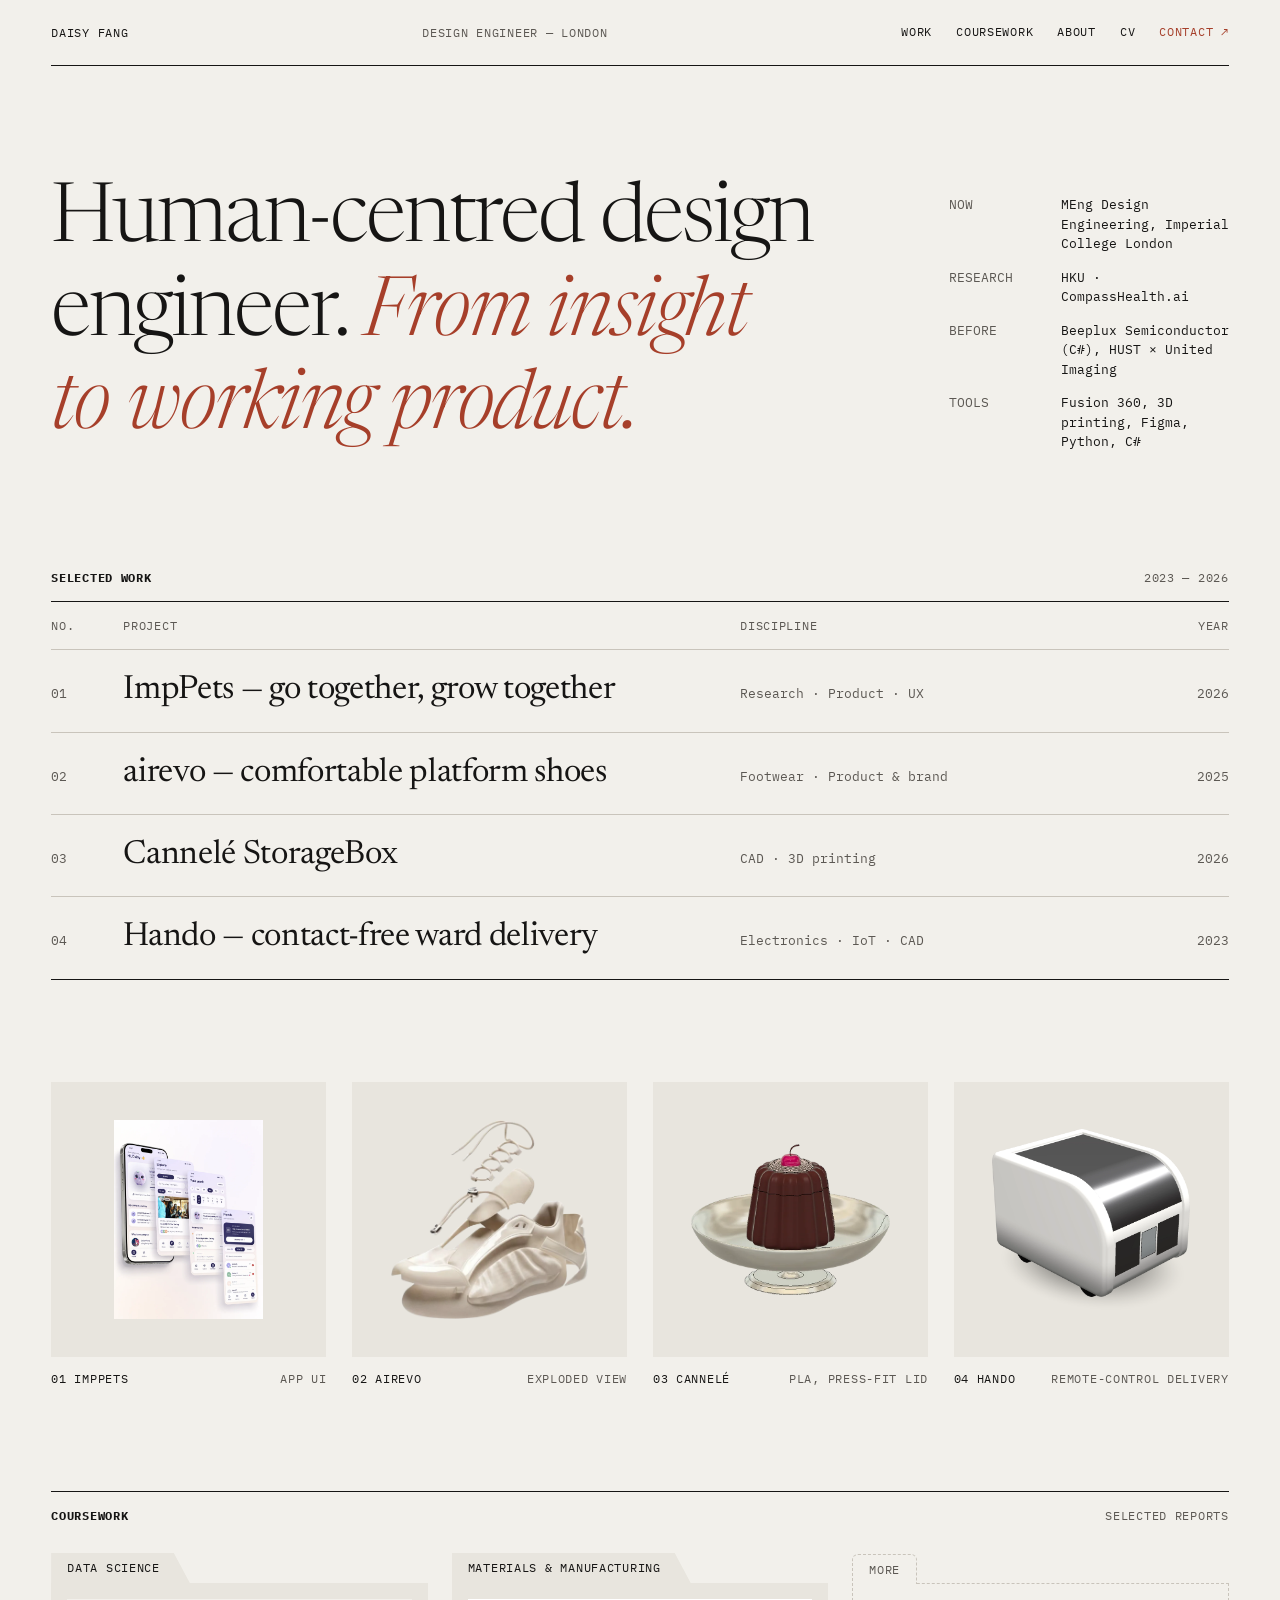
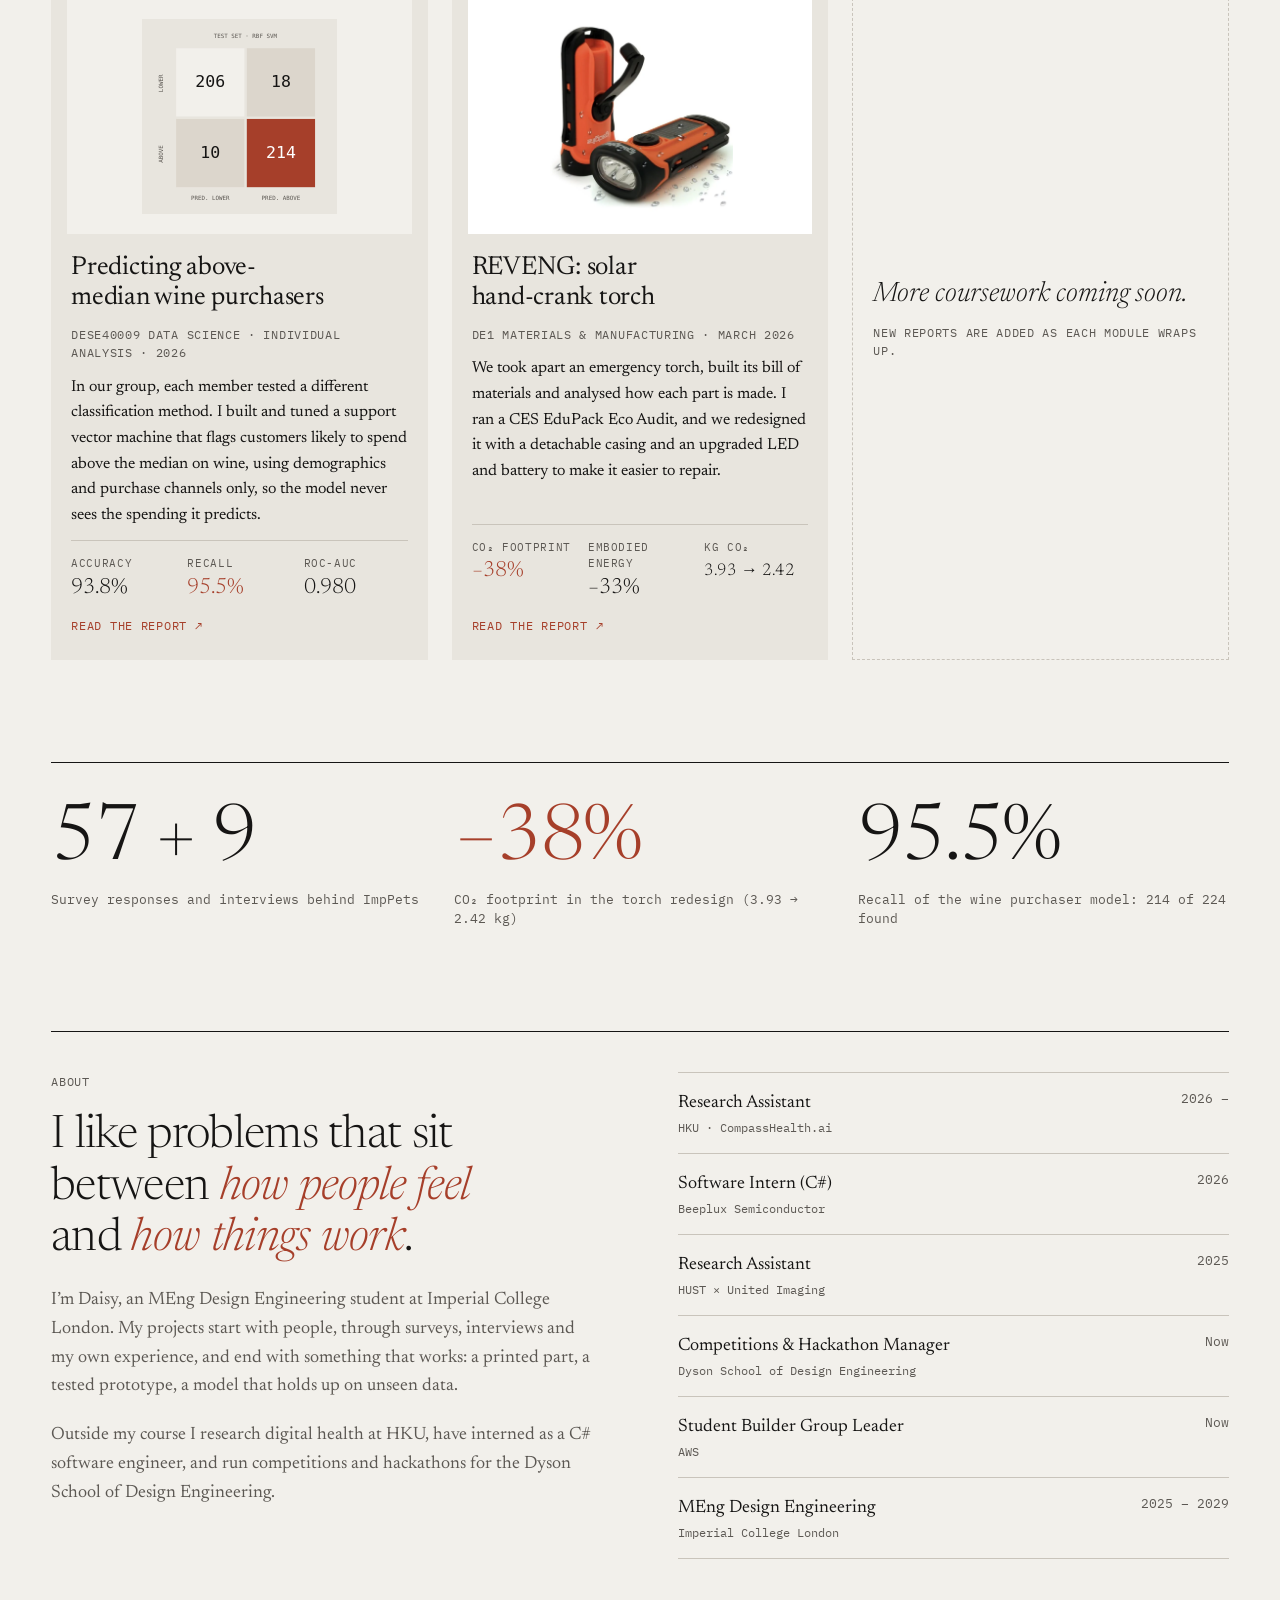
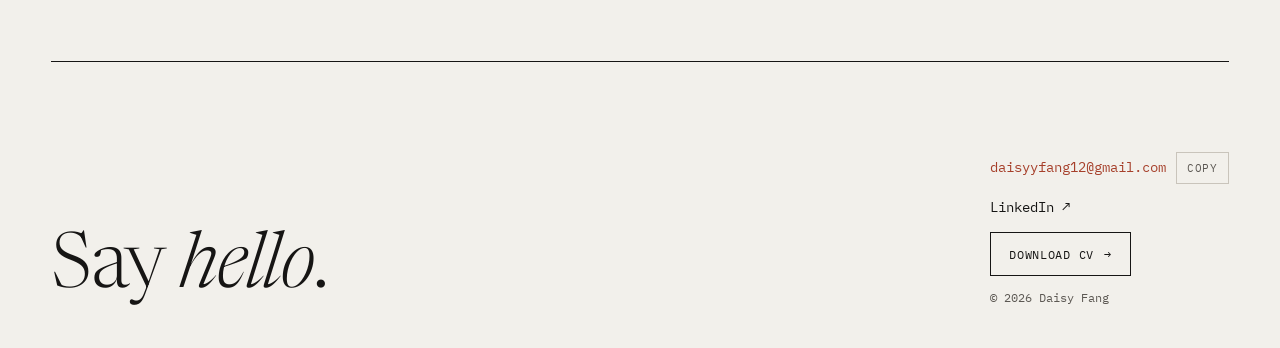
==== index.html @ e3003f96 "Initial commit" ====
<!doctype html>
<html lang="en">
<head>
  <meta charset="utf-8">
  <meta name="viewport" content="width=device-width, initial-scale=1, viewport-fit=cover">
  <title>Daisy Fang — Design Engineer</title>
  <meta name="description" content="Daisy Fang is a human-centred design engineer studying MEng Design Engineering at Imperial College London.">
  <meta property="og:title" content="Daisy Fang — Design Engineer">
  <meta property="og:description" content="Human-centred design engineer. From insight to working product.">
  <script>document.documentElement.classList.add('js');</script>
  <link rel="preconnect" href="https://fonts.googleapis.com">
  <link rel="preconnect" href="https://fonts.gstatic.com" crossorigin>
  <link rel="stylesheet" href="https://fonts.googleapis.com/css2?family=Newsreader:ital,opsz,wght@0,6..72,300;0,6..72,400;0,6..72,500;1,6..72,300;1,6..72,400&family=IBM+Plex+Mono:wght@400;500&display=swap">
  <link rel="stylesheet" href="css/style.css">
</head>
<body>
<div class="wrap">

  <!-- ========== 顶部导航 ========== -->
  <header class="topbar mono">
    <a href="#top">Daisy Fang</a>
    <span class="muted">Design Engineer — London</span>
    <nav aria-label="Main">
      <a class="ul" href="#work">Work</a>
      <a class="ul" href="#coursework">Coursework</a>
      <a class="ul" href="#about">About</a>
      <a class="ul" href="assets/Daisy_Fang_CV.pdf">CV</a>
      <a class="ul accent" href="#contact">Contact ↗</a>
    </nav>
  </header>

  <main id="top">
    <!-- ========== 首屏：M1 标题逐行上滑 ========== -->
    <section class="hero">
      <h1 class="reveal">
        <span class="ln"><span style="--i:0">Human-centred design</span></span>
        <span class="ln"><span style="--i:1">engineer. <em>From insight</em></span></span>
        <span class="ln"><span style="--i:2"><em>to working product.</em></span></span>
      </h1>
      <dl class="facts">
        <dt>Now</dt><dd>MEng Design Engineering, Imperial College London</dd>
        <dt>Research</dt><dd>HKU · CompassHealth.ai</dd>
        <dt>Before</dt><dd>Beeplux Semiconductor (C#), HUST × United Imaging</dd>
        <dt>Tools</dt><dd>Fusion 360, 3D printing, Figma, Python, C#</dd>
      </dl>
    </section>

    <!-- ========== 项目目录：M3 分割线生长 + M4 悬停图片 ========== -->
    <section id="work" aria-labelledby="work-title">
      <div class="section-head">
        <h2 id="work-title" class="mono" style="margin:0">Selected work</h2>
        <span class="mono muted">2023 — 2026</span>
      </div>
      <div class="index">
        <div class="index-head mono" aria-hidden="true"><span>No.</span><span>Project</span><span>Discipline</span><span style="text-align:right">Year</span></div>

        <a class="row" style="--i:0" href="projects/imppets.html" data-img="assets/img/imppets-in-use.webp" data-alt="ImpPets app and companion device">
          <span class="n">01</span><span class="t">ImpPets — go together, grow together</span><span class="d">Research · Product · UX</span><span class="y">2026</span>
        </a>
        <a class="row" style="--i:1" href="projects/airevo.html" data-img="assets/img/airevo-hero.webp" data-alt="airevo platform shoe">
          <span class="n">02</span><span class="t">airevo — comfortable platform shoes</span><span class="d">Footwear · Product &amp; brand</span><span class="y">2025</span>
        </a>
        <a class="row" style="--i:2" href="projects/cannele.html" data-img="assets/img/cannele.webp" data-alt="Cannelé storage box">
          <span class="n">03</span><span class="t">Cannelé StorageBox</span><span class="d">CAD · 3D printing</span><span class="y">2026</span>
        </a>
        <a class="row last" style="--i:3" href="projects/delivery-vehicle.html" data-img="assets/img/rcv-hando-cut.webp" data-alt="Hando delivery vehicle">
          <span class="n">04</span><span class="t">Hando — contact-free ward delivery</span><span class="d">Electronics · IoT · CAD</span><span class="y">2023</span>
        </a>

        <div class="peek" aria-hidden="true"><img alt=""></div>
      </div>
    </section>

    <!-- ========== 图片组：M2 滚动淡入 ========== -->
    <section class="gallery" aria-label="Project images">
      <figure class="fig" data-fade style="--i:0">
        <div class="frame"><img src="assets/img/imppets-app-hd.webp" alt="ImpPets app screens" loading="lazy"></div>
        <figcaption class="mono"><span>01 ImpPets</span><span class="muted">App UI</span></figcaption>
      </figure>
      <figure class="fig" data-fade style="--i:1">
        <div class="frame"><img src="assets/img/shoe-exploded.webp" alt="airevo exploded view" loading="lazy"></div>
        <figcaption class="mono"><span>02 airevo</span><span class="muted">Exploded view</span></figcaption>
      </figure>
      <figure class="fig" data-fade style="--i:2">
        <div class="frame"><img src="assets/img/cannele-stand.webp" alt="Cannelé storage box on a cake stand" loading="lazy"></div>
        <figcaption class="mono"><span>03 Cannelé</span><span class="muted">PLA, press-fit lid</span></figcaption>
      </figure>
      <figure class="fig" data-fade style="--i:3">
        <div class="frame"><img src="assets/img/rcv-hando-cut.webp" alt="Hando delivery vehicle" loading="lazy"></div>
        <figcaption class="mono"><span>04 Hando</span><span class="muted">Remote-control delivery</span></figcaption>
      </figure>
    </section>

    <!-- ========== 课程作业：文件夹卡片 ========== -->
    <section class="coursework" id="coursework" aria-labelledby="cw-title">
      <div class="section-head">
        <h2 id="cw-title" class="mono" style="margin:0">Coursework</h2>
        <span class="mono muted">Selected reports</span>
      </div>
      <div class="folders">

        <article class="folder" data-fade style="--i:0">
          <span class="tab mono">Data Science</span>
          <div class="folder-img"><img src="assets/img/wine-matrix.svg" alt="Confusion matrix of the final SVM on the test set: 214 of 224 above-median buyers found" loading="lazy"></div>
          <div class="folder-body">
            <h3>Predicting above-median wine purchasers</h3>
            <p class="mono muted">DESE40009 Data Science · Individual analysis · 2026</p>
            <p>In our group, each member tested a different classification method. I built and tuned a support vector machine that flags customers likely to spend above the median on wine, using demographics and purchase channels only, so the model never sees the spending it predicts.</p>
            <dl class="kv">
              <div><dt>Accuracy</dt><dd>93.8%</dd></div>
              <div><dt>Recall</dt><dd class="accent">95.5%</dd></div>
              <div><dt>ROC-AUC</dt><dd>0.980</dd></div>
            </dl>
            <a class="folder-link" href="assets/docs/Wine_Purchaser_SVM_Report.pdf" target="_blank" rel="noopener">Read the report <i aria-hidden="true">↗</i></a>
          </div>
        </article>

        <article class="folder" data-fade style="--i:1">
          <span class="tab mono">Materials &amp; Manufacturing</span>
          <div class="folder-img white"><img src="assets/img/torch.webp" alt="Solar and hand-crank LED torch" loading="lazy"></div>
          <div class="folder-body">
            <h3>REVENG: solar hand-crank torch</h3>
            <p class="mono muted">DE1 Materials &amp; Manufacturing · March 2026</p>
            <p>We took apart an emergency torch, built its bill of materials and analysed how each part is made. I ran a CES EduPack Eco Audit, and we redesigned it with a detachable casing and an upgraded LED and battery to make it easier to repair.</p>
            <dl class="kv">
              <div><dt>CO₂ footprint</dt><dd class="accent">−38%</dd></div>
              <div><dt>Embodied energy</dt><dd>−33%</dd></div>
              <div><dt>kg CO₂</dt><dd class="sm">3.93 → 2.42</dd></div>
            </dl>
            <a class="folder-link" href="assets/docs/REVENG_Report.pdf" target="_blank" rel="noopener">Read the report <i aria-hidden="true">↗</i></a>
          </div>
        </article>

        <article class="folder folder-more" data-fade style="--i:2">
          <span class="tab mono">More</span>
          <div class="folder-body">
            <p class="more-title">More coursework coming soon.</p>
            <p class="mono muted">New reports are added as each module wraps up.</p>
          </div>
        </article>

      </div>
    </section>

    <!-- ========== 数据 ========== -->
    <section class="numbers" aria-label="Results in numbers">
      <div class="num" data-fade style="--i:0">
        <b>57 + 9</b>
        <span>Survey responses and interviews behind ImpPets</span>
      </div>
      <div class="num" data-fade style="--i:1">
        <b class="accent">−38%</b>
        <span>CO₂ footprint in the torch redesign (3.93 → 2.42 kg)</span>
      </div>
      <div class="num" data-fade style="--i:2">
        <b>95.5%</b>
        <span>Recall of the wine purchaser model: 214 of 224 found</span>
      </div>
    </section>

    <!-- ========== 关于我 ========== -->
    <section class="about" id="about" aria-labelledby="about-title">
      <div class="about-text" data-fade>
        <p class="mono accent" style="margin:0">About</p>
        <h2 id="about-title">I like problems that sit between <em>how people feel</em> and <em>how things work</em>.</h2>
        <p>I’m Daisy, an MEng Design Engineering student at Imperial College London. My projects start with people, through surveys, interviews and my own experience, and end with something that works: a printed part, a tested prototype, a model that holds up on unseen data.</p>
        <p>Outside my course I research digital health at HKU, have interned as a C# software engineer, and run competitions and hackathons for the Dyson School of Design Engineering.</p>
      </div>
      <ul class="cv" data-fade style="--i:1">
        <li><span class="role">Research Assistant<small>HKU · CompassHealth.ai</small></span><span class="when">2026 –</span></li>
        <li><span class="role">Software Intern (C#)<small>Beeplux Semiconductor</small></span><span class="when">2026</span></li>
        <li><span class="role">Research Assistant<small>HUST × United Imaging</small></span><span class="when">2025</span></li>
        <li><span class="role">Competitions &amp; Hackathon Manager<small>Dyson School of Design Engineering</small></span><span class="when">Now</span></li>
        <li><span class="role">Student Builder Group Leader<small>AWS</small></span><span class="when">Now</span></li>
        <li><span class="role">MEng Design Engineering<small>Imperial College London</small></span><span class="when">2025 – 2029</span></li>
      </ul>
    </section>
  </main>

  <!-- ========== 联系方式 ========== -->
  <footer class="footer" id="contact">
    <h2>Say <em>hello</em>.</h2>
    <div class="contact">
      <div class="copy-row">
        <a class="ul accent" href="mailto:daisyyfang12@gmail.com">daisyyfang12@gmail.com</a>
        <button class="copy-btn" type="button" data-copy="daisyyfang12@gmail.com">Copy</button>
      </div>
      <a class="ul" href="https://www.linkedin.com/in/daisy-fang-7a3907391" target="_blank" rel="noopener">LinkedIn ↗</a>
      <a class="btn" href="assets/Daisy_Fang_CV.pdf">Download CV <i>→</i></a>
      <span class="muted" style="font-size:12px">© 2026 Daisy Fang</span>
    </div>
  </footer>

</div>
<script src="js/main.js"></script>
</body>
</html>
---- css/style.css ----
/* =========================================================
   Daisy Fang — Portfolio · Style B "Studio Index"
   改颜色、字体：只需要改下面 :root 里的变量
   ========================================================= */
:root {
  --bg: #F2F0EB;        /* 页面底色 */
  --panel: #E8E5DE;     /* 图片底板 */
  --ink: #161514;       /* 主文字、粗线 */
  --muted: #5C5853;     /* 次要文字 */
  --line: #C9C4BB;      /* 细分割线 */
  --accent: #A63F2A;    /* 强调色（锈红） */
  --white: #FFFFFF;

  --serif: 'Newsreader', Georgia, 'Times New Roman', serif;
  --mono: 'IBM Plex Mono', ui-monospace, Menlo, Consolas, monospace;

  --dur: .8s;                          /* 动效时长 */
  --ease: cubic-bezier(.16, 1, .3, 1); /* 顺滑减速 */
  --max: 1280px;
  color-scheme: light;
}

*, *::before, *::after { box-sizing: border-box; }
html { scroll-behavior: smooth; -webkit-text-size-adjust: 100%; }
body {
  margin: 0;
  background: var(--bg);
  color: var(--ink);
  font-family: var(--serif);
  font-size: 18px;
  line-height: 1.6;
  -webkit-font-smoothing: antialiased;
}
img { max-width: 100%; display: block; }
a { color: inherit; }
:focus-visible { outline: 2px solid var(--accent); outline-offset: 3px; }
h1, h2, h3 { text-wrap: balance; }

.wrap {
  max-width: var(--max);
  margin: 0 auto;
  padding-left: max(16px, env(safe-area-inset-left, 0px), 4vw);
  padding-right: max(16px, env(safe-area-inset-right, 0px), 4vw);
}
@media (min-width: 1400px) { .wrap { padding-left: 56px; padding-right: 56px; } }

.mono { font-family: var(--mono); font-size: 12px; letter-spacing: .06em; text-transform: uppercase; }
.muted { color: var(--muted); }
.accent { color: var(--accent); }

/* ---------- Top bar ---------- */
.topbar {
  display: flex; flex-wrap: wrap; justify-content: space-between; align-items: center;
  gap: 10px 24px; padding-block: 22px; border-bottom: 1px solid var(--ink);
}
.topbar a { text-decoration: none; }
.topbar nav { display: flex; flex-wrap: wrap; gap: 8px 24px; }

/* ---------- M7: link micro-interactions ---------- */
.ul {
  text-decoration: none;
  background: linear-gradient(currentColor, currentColor) left bottom / 0 1px no-repeat;
  transition: background-size .5s var(--ease);
  padding-bottom: 2px;
}
.ul:hover, .ul:focus-visible { background-size: 100% 1px; }
.btn {
  display: inline-flex; align-items: center; gap: 10px;
  min-height: 44px; padding: 10px 18px;
  border: 1px solid var(--ink); background: transparent; color: var(--ink);
  font-family: var(--mono); font-size: 12px; letter-spacing: .06em; text-transform: uppercase;
  text-decoration: none; cursor: pointer;
  transition: background .3s, color .3s;
}
.btn i { font-style: normal; display: inline-block; transition: transform .4s var(--ease); }
.btn:hover { background: var(--ink); color: var(--bg); }
.btn:hover i, .btn:focus-visible i { transform: translateX(6px); }
.btn-accent { border-color: var(--accent); color: var(--accent); }
.btn-accent:hover { background: var(--accent); color: var(--white); }

/* ---------- Hero ---------- */
.hero {
  display: flex; flex-wrap: wrap; align-items: flex-end;
  gap: 40px clamp(32px, 6vw, 96px);
  padding-block: clamp(56px, 9vw, 128px) clamp(56px, 8vw, 104px);
}
.hero h1 {
  flex: 999 1 560px; min-width: 0; margin: 0;
  font-weight: 300; font-size: clamp(44px, 6.4vw, 96px);
  line-height: 1.02; letter-spacing: -.025em;
}
.hero h1 em { color: var(--accent); }
.facts {
  flex: 1 1 280px; min-width: 0; margin: 0;
  display: grid; grid-template-columns: 96px minmax(0, 1fr); gap: 14px 16px;
  font-family: var(--mono); font-size: 13px; line-height: 1.5;
}
.facts dt { color: var(--muted); text-transform: uppercase; }
.facts dd { margin: 0; }

/* ---------- M1: line reveal ---------- */
.reveal .ln { display: block; overflow: hidden; padding: .12em .1em .26em; margin: -.12em -.1em -.26em; }
.reveal .ln > span { display: block; transition: transform 1s var(--ease); transition-delay: calc(var(--i, 0) * .09s); }
.js .reveal:not(.in) .ln > span { transform: translateY(110%); }

/* ---------- M2: fade up ---------- */
.js [data-fade] { opacity: 0; transform: translateY(28px); transition: opacity var(--dur) var(--ease), transform var(--dur) var(--ease); transition-delay: calc(var(--i, 0) * .12s); }
.js [data-fade].in { opacity: 1; transform: none; }

/* ---------- Project index (M3 rule draw + M4 hover preview) ---------- */
.section-head {
  display: flex; flex-wrap: wrap; justify-content: space-between; align-items: baseline;
  gap: 8px 24px; padding-block: 14px;
}
.index { position: relative; border-top: 1px solid var(--ink); }
.index-head, .row {
  display: grid; grid-template-columns: 56px minmax(0, 3fr) minmax(0, 2fr) 72px;
  gap: 16px; align-items: baseline;
}
.index-head { padding-block: 14px; color: var(--muted); border-bottom: 1px solid var(--line); }
.row {
  position: relative; padding-block: 22px; text-decoration: none; color: var(--ink);
}
.row::after {
  content: ""; position: absolute; left: 0; right: 0; bottom: 0; height: 1px; background: var(--line);
  transform-origin: left; transition: transform 1.1s var(--ease); transition-delay: calc(var(--i, 0) * .1s);
}
.row.last::after { background: var(--ink); }
.row > * { transition: opacity .6s var(--ease), color .3s; transition-delay: calc(var(--i, 0) * .1s + .2s); }
.js .index:not(.in) .row::after { transform: scaleX(0); }
.js .index:not(.in) .row > * { opacity: 0; }

.row .n { font-family: var(--mono); font-size: 13px; color: var(--muted); }
.row .t { font-size: clamp(24px, 2.6vw, 36px); line-height: 1.15; letter-spacing: -.01em; transition: transform .45s var(--ease), opacity .3s; }
.row .d, .row .y { font-family: var(--mono); font-size: 13px; color: var(--muted); }
.row .y { text-align: right; }
.row .soon { font-family: var(--mono); font-size: 10.5px; letter-spacing: .06em; text-transform: uppercase; color: var(--muted); border: 1px solid var(--line); border-radius: 999px; padding: 2px 8px; margin-left: 10px; vertical-align: middle; white-space: nowrap; }
.index.settled .row > * { transition-delay: 0s; }
.index:hover .row:not(:hover) .t { opacity: .4; }
.row:hover .t, .row:focus-visible .t { transform: translateX(14px); }
.row:hover .n, .row:focus-visible .n { color: var(--accent); }

.peek {
  position: absolute; left: 0; top: 0; z-index: 3; pointer-events: none;
  width: clamp(180px, 18vw, 260px); aspect-ratio: 4 / 5;
  background: var(--panel); padding: 18px;
  display: flex; align-items: center; justify-content: center;
  opacity: 0; transform: translate(-50%, -50%) scale(.85);
  transition: opacity .25s, transform .4s var(--ease);
}
.peek.on { opacity: 1; transform: translate(-50%, -50%) scale(1); }
.peek img { width: 100%; height: 100%; object-fit: contain; }
@media (hover: none) { .peek { display: none; } }

@media (max-width: 700px) {
  .index-head { display: none; }
  .row { grid-template-columns: 40px minmax(0, 1fr) auto; row-gap: 4px; }
  .row .d { grid-column: 2 / 3; grid-row: 2; }
  .row .y { grid-column: 3; grid-row: 1; }
}

/* ---------- Image grid ---------- */
.gallery {
  display: grid; grid-template-columns: repeat(auto-fit, minmax(260px, 1fr));
  gap: clamp(16px, 2vw, 28px); padding-block: clamp(56px, 8vw, 104px);
}
.fig { margin: 0; display: flex; flex-direction: column; gap: 12px; }
.fig .frame { background: var(--panel); aspect-ratio: 1 / 1; max-width: 100%; display: flex; align-items: center; justify-content: center; padding: clamp(20px, 3vw, 40px); overflow: hidden; }
.fig .frame.white { background: var(--white); }
.fig .frame img { width: 100%; height: 100%; object-fit: contain; }
.fig .frame.cover { padding: 0; }
.fig .frame.cover img { object-fit: cover; }
.fig figcaption { display: flex; justify-content: space-between; gap: 12px; }

/* ---------- Numbers ---------- */
.numbers {
  border-top: 1px solid var(--ink);
  display: grid; grid-template-columns: repeat(auto-fit, minmax(240px, 1fr));
  gap: 32px; padding-block: 40px clamp(56px, 8vw, 104px);
}
.num { display: flex; flex-direction: column; gap: 10px; }
.num b { font-weight: 300; font-size: clamp(52px, 6vw, 88px); line-height: 1; letter-spacing: -.03em; font-variant-numeric: tabular-nums; }
.num span { font-family: var(--mono); font-size: 13px; line-height: 1.5; color: var(--muted); }

/* ---------- About ---------- */
.about {
  border-top: 1px solid var(--ink);
  display: flex; flex-wrap: wrap; gap: 40px clamp(40px, 6vw, 96px);
  padding-block: 40px clamp(56px, 8vw, 104px);
}
.about-text { flex: 1 1 380px; min-width: 0; display: flex; flex-direction: column; gap: 20px; }
.about-text h2 { margin: 0; font-weight: 300; font-size: clamp(32px, 3.6vw, 48px); line-height: 1.12; letter-spacing: -.015em; }
.about-text h2 em { color: var(--accent); }
.about-text p { margin: 0; color: var(--muted); max-width: 58ch; }
.cv { flex: 1 1 380px; min-width: 0; list-style: none; margin: 0; padding: 0; }
.cv li { display: grid; grid-template-columns: minmax(0, 1fr) auto; gap: 16px; padding-block: 16px; border-bottom: 1px solid var(--line); }
.cv li:first-child { border-top: 1px solid var(--line); }
.cv .role { display: flex; flex-direction: column; }
.cv .role small { font-family: var(--mono); font-size: 12px; color: var(--muted); }
.cv .when { font-family: var(--mono); font-size: 13px; color: var(--muted); white-space: nowrap; }

/* ---------- Footer ---------- */
.footer {
  border-top: 1px solid var(--ink);
  display: flex; flex-wrap: wrap; justify-content: space-between; align-items: flex-end;
  gap: 32px; padding-block: clamp(48px, 7vw, 96px) 40px;
}
.footer h2 { margin: 0; font-weight: 300; font-size: clamp(44px, 6vw, 88px); line-height: 1; letter-spacing: -.02em; }
.contact { display: flex; flex-direction: column; gap: 12px; align-items: flex-start; font-family: var(--mono); font-size: 14px; }
.copy-row { display: flex; flex-wrap: wrap; gap: 10px; align-items: center; }
.copy-btn { font-family: var(--mono); font-size: 11px; text-transform: uppercase; letter-spacing: .06em; background: none; border: 1px solid var(--line); color: var(--muted); padding: 6px 10px; min-height: 32px; cursor: pointer; }
.copy-btn:hover { border-color: var(--ink); color: var(--ink); }

/* =========================================================
   Case study pages
   ========================================================= */
.case-hero { padding-block: clamp(48px, 8vw, 112px) clamp(32px, 5vw, 64px); display: flex; flex-direction: column; gap: 24px; }
.case-hero h1 { margin: 0; font-weight: 300; font-size: clamp(48px, 7vw, 104px); line-height: 1; letter-spacing: -.03em; }
.case-hero h1 em { color: var(--accent); }
.case-hero .lede { margin: 0; font-size: clamp(20px, 2vw, 26px); line-height: 1.45; max-width: 36ch; color: var(--muted); }

.meta {
  display: grid; grid-template-columns: repeat(auto-fit, minmax(220px, 1fr));
  border-top: 1px solid var(--ink); border-bottom: 1px solid var(--ink);
}
.meta div { padding: 18px 18px 18px 0; display: flex; flex-direction: column; gap: 6px; }
.meta dt { font-family: var(--mono); font-size: 11px; letter-spacing: .08em; text-transform: uppercase; color: var(--muted); }
.meta dd { margin: 0; font-size: 17px; line-height: 1.45; }
.meta dd strong { font-weight: 500; color: var(--accent); }

.cover-img { margin: clamp(32px, 5vw, 64px) 0 0; background: var(--panel); display: flex; justify-content: center; padding: clamp(24px, 5vw, 72px); }
.cover-img img { max-height: 620px; width: auto; }

.stage-sec {
  display: flex; flex-wrap: wrap; gap: 24px clamp(32px, 6vw, 96px);
  padding-block: clamp(56px, 8vw, 104px); border-bottom: 1px solid var(--line);
}
.stage-label { flex: 1 1 220px; min-width: 0; display: flex; flex-direction: column; gap: 10px; }
.stage-label .step { font-family: var(--mono); font-size: 13px; color: var(--accent); }
.stage-label h2 { margin: 0; font-weight: 400; font-size: clamp(32px, 3.4vw, 46px); line-height: 1.05; letter-spacing: -.015em; }
.stage-body { flex: 3 1 560px; min-width: 0; display: flex; flex-direction: column; gap: 28px; }
.stage-body > p { margin: 0; max-width: 64ch; }
.stage-body .big { font-size: clamp(22px, 2.2vw, 30px); line-height: 1.35; letter-spacing: -.01em; }

.mine {
  display: grid; grid-template-columns: 120px minmax(0, 1fr); gap: 16px;
  padding: 16px 0; border-top: 1px solid var(--ink); border-bottom: 1px solid var(--line);
}
.mine dt { font-family: var(--mono); font-size: 11px; letter-spacing: .08em; text-transform: uppercase; color: var(--accent); padding-top: 4px; }
.mine dd { margin: 0; }
@media (max-width: 520px) { .mine { grid-template-columns: minmax(0, 1fr); gap: 6px; } }

.stats3 { display: grid; grid-template-columns: repeat(auto-fit, minmax(180px, 1fr)); gap: 24px; }
.stats3 div { display: flex; flex-direction: column; gap: 8px; border-top: 1px solid var(--ink); padding-top: 12px; }
.stats3 b { font-weight: 300; font-size: clamp(40px, 4.4vw, 60px); line-height: 1; letter-spacing: -.03em; font-variant-numeric: tabular-nums; }
.stats3 span { font-family: var(--mono); font-size: 12.5px; color: var(--muted); line-height: 1.5; }

.insights { list-style: none; margin: 0; padding: 0; display: grid; grid-template-columns: repeat(auto-fit, minmax(240px, 1fr)); gap: 24px; }
.insights li { display: flex; flex-direction: column; gap: 10px; border-top: 1px solid var(--ink); padding-top: 14px; }
.insights b { font-weight: 400; font-size: 24px; line-height: 1.2; }
.insights span { color: var(--muted); font-size: 16px; }

.quote { margin: 0; padding-left: 0; font-size: clamp(24px, 2.6vw, 34px); line-height: 1.3; font-style: italic; font-weight: 300; max-width: 30ch; }
.quote cite { display: block; margin-top: 10px; font-style: normal; font-family: var(--mono); font-size: 12px; color: var(--muted); text-transform: uppercase; letter-spacing: .06em; }

.funnel { display: flex; flex-wrap: wrap; align-items: stretch; border-top: 1px solid var(--ink); }
.funnel div { flex: 1 1 140px; display: flex; flex-direction: column; gap: 4px; padding: 16px 16px 16px 0; border-bottom: 1px solid var(--line); }
.funnel b { font-weight: 300; font-size: clamp(40px, 4vw, 56px); line-height: 1; }
.funnel span { font-family: var(--mono); font-size: 12px; color: var(--muted); text-transform: uppercase; letter-spacing: .04em; }
.funnel .final b { color: var(--accent); }

.timeline { list-style: none; margin: 0; padding: 0; display: grid; grid-template-columns: repeat(auto-fit, minmax(200px, 1fr)); gap: 24px; }
.timeline li { display: flex; flex-direction: column; gap: 12px; }
.timeline .frame { background: var(--panel); aspect-ratio: 4 / 3; max-width: 100%; overflow: hidden; display: flex; align-items: center; justify-content: center; }
.timeline .frame img { width: 100%; height: 100%; object-fit: cover; }
.timeline .frame.contain { padding: 20px; }
.timeline .frame.contain img { object-fit: contain; }
.timeline h3 { margin: 0; font-weight: 400; font-size: 22px; line-height: 1.2; }
.timeline p { margin: 0; font-size: 16px; color: var(--muted); }

.pets { display: grid; grid-template-columns: repeat(5, minmax(0, 1fr)); gap: 12px; background: var(--panel); padding: clamp(16px, 3vw, 40px); }
.pets img { width: 100%; height: auto; }
@media (max-width: 560px) { .pets { grid-template-columns: repeat(3, minmax(0, 1fr)); } .pets img:nth-child(n+4) { display: none; } }

.duo { display: grid; grid-template-columns: repeat(auto-fit, minmax(260px, 1fr)); gap: 24px; }

.limit { border-left: 2px solid var(--accent); padding: 4px 0 4px 18px; color: var(--muted); font-size: 16px; max-width: 64ch; margin: 0; }

.next {
  display: flex; flex-wrap: wrap; justify-content: space-between; align-items: center; gap: 24px;
  padding-block: clamp(48px, 7vw, 96px) 40px;
}
.next a.big-link { text-decoration: none; font-weight: 300; font-size: clamp(36px, 5vw, 72px); letter-spacing: -.02em; line-height: 1; }
.next a.big-link i { font-style: normal; display: inline-block; transition: transform .45s var(--ease); color: var(--accent); }
.next a.big-link:hover i { transform: translateX(10px); }

/* ---------- Reduced motion ---------- */
@media (prefers-reduced-motion: reduce) {
  html { scroll-behavior: auto; }
  *, *::before, *::after { transition-duration: .01ms !important; transition-delay: 0s !important; }
  .js .reveal:not(.in) .ln > span, .js [data-fade], .js .index:not(.in) .row > * { transform: none; opacity: 1; }
  .js .index:not(.in) .row::after { transform: none; }
}

/* =========================================================
   Coursework：文件夹卡片
   ========================================================= */
.coursework { border-top: 1px solid var(--ink); padding-bottom: clamp(56px, 8vw, 104px); }
.folders {
  display: grid; grid-template-columns: repeat(auto-fit, minmax(300px, 1fr));
  gap: 56px 24px; padding-top: 44px;
}
.folder { position: relative; background: var(--panel); display: flex; flex-direction: column; }
.folder .tab {
  position: absolute; left: 0; bottom: 100%;
  height: 30px; padding: 0 30px 0 16px;
  display: flex; align-items: center;
  background: var(--panel); color: var(--ink);
  clip-path: polygon(0 0, calc(100% - 16px) 0, 100% 100%, 0 100%);
  white-space: nowrap; max-width: 100%;
}
.folder-img { aspect-ratio: 16 / 10; max-width: 100%; display: flex; align-items: center; justify-content: center; padding: 20px; margin: 16px 16px 0; background: var(--bg); }
.folder-img.white { background: var(--white); }
.folder-img img { width: 100%; height: 100%; object-fit: contain; }
.folder-body { padding: 20px 20px 24px; display: flex; flex-direction: column; gap: 12px; flex: 1; }
.folder-body h3 { margin: 0; font-weight: 400; font-size: 26px; line-height: 1.15; letter-spacing: -.01em; }
.folder-body p { margin: 0; font-size: 16px; }
.folder-body p.mono { font-size: 11.5px; }
.kv { margin: auto 0 0; padding-top: 14px; border-top: 1px solid var(--line); display: grid; grid-template-columns: repeat(3, minmax(0, 1fr)); gap: 12px; }
.kv div { display: flex; flex-direction: column; gap: 4px; }
.kv dt { font-family: var(--mono); font-size: 10.5px; letter-spacing: .06em; text-transform: uppercase; color: var(--muted); }
.kv dd { margin: 0; font-size: 22px; font-weight: 300; line-height: 1.1; font-variant-numeric: tabular-nums; }

.folder-more { background: transparent; border: 1px dashed var(--line); justify-content: center; min-height: 240px; }
.folder-more .tab { background: var(--bg); color: var(--muted); border: 1px dashed var(--line); border-bottom: 0; clip-path: none; border-radius: 6px 6px 0 0; left: -1px; padding-right: 16px; }
.folder-more .folder-body { justify-content: center; flex: 0; }
.folder-more .more-title { font-size: 28px; font-style: italic; font-weight: 300; line-height: 1.2; }
.kv dd.sm { font-size: 17px; padding-top: 4px; white-space: nowrap; }

/* =========================================================
   ImpPets：封面整图、最终设计整版、PDF 链接
   ========================================================= */
.cover-img.full { padding: 0; background: none; }
.cover-img.full img { width: 100%; height: auto; max-height: none; }

.board { margin: 0; padding-block: clamp(48px, 7vw, 88px); border-bottom: 1px solid var(--line); display: flex; flex-direction: column; gap: 20px; }
.board-head { display: flex; flex-wrap: wrap; align-items: baseline; gap: 8px 24px; }
.board-title { flex: 1 1 320px; font-size: clamp(24px, 2.4vw, 32px); font-weight: 400; letter-spacing: -.01em; }
.board-img { display: block; cursor: zoom-in; }
.board-img img { width: 100%; height: auto; }

.doc-link {
  display: grid; grid-template-columns: minmax(0, 1fr) auto; grid-template-rows: auto auto auto;
  column-gap: 24px; row-gap: 6px; align-items: center;
  margin-block: 0; padding: clamp(28px, 4vw, 44px) 0;
  border-bottom: 1px solid var(--ink); text-decoration: none; color: var(--ink);
}
.doc-link .mono { grid-column: 1; }
.doc-link .doc-title { grid-column: 1; font-size: clamp(30px, 4vw, 56px); font-weight: 300; line-height: 1.05; letter-spacing: -.02em; transition: transform .45s var(--ease); }
.doc-link i { grid-column: 2; grid-row: 1 / 4; font-style: normal; font-size: clamp(32px, 4vw, 56px); color: var(--accent); transition: transform .45s var(--ease); }
.doc-link:hover .doc-title, .doc-link:focus-visible .doc-title { transform: translateX(12px); }
.doc-link:hover i, .doc-link:focus-visible i { transform: translate(6px, -6px); }

/* ImpPets：品牌标识 */
.brand-logo { background: var(--white); padding: clamp(32px, 6vw, 72px); display: flex; justify-content: center; }
.brand-logo img { width: min(100%, 560px); height: auto; }
.swatches { list-style: none; margin: 0; padding: 0; display: grid; grid-template-columns: repeat(3, minmax(0, 1fr)); }
.swatches li { display: flex; flex-direction: column; gap: 10px; padding: 0; }
.swatches .chip { display: block; height: 64px; }
.swatches .mono { line-height: 1.5; }

/* ImpPets：宠物成长与收集 */
.growth { list-style: none; margin: 0; padding: 0; display: grid; grid-template-columns: repeat(3, minmax(0, 1fr)); gap: 12px; }
.growth li { display: flex; flex-direction: column; gap: 10px; position: relative; }
.growth img { width: 100%; height: auto; aspect-ratio: 1 / 1; object-fit: cover; }
.growth b { color: var(--accent); font-weight: 500; margin-right: 6px; }
.collection { display: grid; grid-template-columns: repeat(4, minmax(0, 1fr)); gap: 12px; }
.collection img { width: 100%; height: auto; aspect-ratio: 1 / 1; object-fit: cover; }
@media (max-width: 560px) {
  .growth { grid-template-columns: repeat(3, minmax(0, 1fr)); gap: 8px; }
  .growth .mono { font-size: 10px; }
  .collection { grid-template-columns: repeat(2, minmax(0, 1fr)); }
}
.fig .frame.app-frame { aspect-ratio: auto; padding: 0; background: #FAF8FC; }
.fig .frame.app-frame img { width: min(100%, 620px); height: auto; margin: 0 auto; }

/* ImpPets：爆炸图解说（按报告总页面排版） */
.anatomy { padding-block: clamp(48px, 7vw, 88px); border-bottom: 1px solid var(--line); display: flex; flex-direction: column; gap: 20px; }
.anatomy-head { display: flex; flex-wrap: wrap; align-items: baseline; gap: 8px 24px; }
.anatomy-head h3 { margin: 0; font-weight: 400; font-size: clamp(26px, 2.8vw, 36px); letter-spacing: -.01em; }
.anatomy-stage { position: relative; background: #C5C9CA; }
.anatomy-stage img { width: 100%; height: auto; }
.parts { list-style: none; margin: 0; padding: 0; }
.parts li { position: absolute; left: 4%; top: var(--y); width: calc(var(--tip) - 4%); transform: translateY(-50%); display: flex; align-items: center; gap: 10px; }
.parts .txt { display: flex; flex-direction: column; gap: 2px; max-width: 15em; flex: 0 1 auto; }
.parts b { font-family: var(--mono); font-weight: 500; font-size: clamp(11px, 1.05vw, 14px); letter-spacing: .08em; text-transform: uppercase; color: #1A2855; }
.parts i { font-family: var(--serif); font-size: clamp(12px, 1.1vw, 15px); line-height: 1.3; color: #2E3340; }
.parts .lead { flex: 1 1 24px; min-width: 24px; height: 0; border-top: 1.5px dotted #1A2855; position: relative; }
.parts .lead::after { content: ""; position: absolute; right: -4px; top: -4.5px; width: 7px; height: 7px; border-radius: 50%; background: #1A2855; }
@media (max-width: 760px) {
  .anatomy-stage { background: none; }
  .parts { display: grid; grid-template-columns: repeat(2, minmax(0, 1fr)); gap: 14px 16px; padding-top: 16px; counter-reset: part; }
  .parts li { position: static; width: auto; transform: none; }
  .parts .lead { display: none; }
  .parts i { color: var(--muted); }
}

/* ImpPets：嵌入的 App 演示 */
.try-app { padding-block: clamp(48px, 7vw, 88px); border-bottom: 1px solid var(--line); display: flex; flex-direction: column; gap: 12px; }
.try-app .anatomy-head a { margin-left: auto; }
.try-app iframe { width: 100%; height: 900px; border: 0; display: block; background: var(--bg); }

/* ImpPets：标题区 D 版（Logo 作标题 + 手拿手机图） */
.case-hero.split { display: grid; grid-template-columns: minmax(0, 1fr) minmax(0, 1fr); gap: 32px 48px; align-items: center; }
.hero-text { display: flex; flex-direction: column; gap: 24px; min-width: 0; }
.case-hero.split h1 { font-size: clamp(44px, 5.4vw, 84px); }
.case-hero .h1-logo { display: block; width: min(100%, 420px); height: auto; margin: 0 0 18px -6px; }
.case-hero .reveal { display: block; }
.hero-photo { margin: 0; display: flex; justify-content: center; min-width: 0; }
.hero-photo img { width: 100%; max-width: 640px; height: auto; -webkit-mask-image: linear-gradient(to bottom, #000 78%, transparent); mask-image: linear-gradient(to bottom, #000 78%, transparent); }
@media (max-width: 860px) { .case-hero.split { grid-template-columns: minmax(0, 1fr); } }

/* Coursework：整张文件夹卡片都可以点开报告 */
.folder { transition: transform .45s var(--ease), box-shadow .45s var(--ease); }
.folder:has(.folder-link):hover { transform: translateY(-4px); box-shadow: 0 18px 40px -24px rgba(22,21,20,.35); }
.folder-link { align-self: flex-start; margin-top: 4px; font-family: var(--mono); font-size: 12px; letter-spacing: .06em; text-transform: uppercase; color: var(--accent); text-decoration: none; display: inline-flex; gap: 8px; align-items: center; }
.folder-link::after { content: ""; position: absolute; inset: 0; }
.folder-link i { font-style: normal; transition: transform .4s var(--ease); }
.folder:hover .folder-link i, .folder-link:focus-visible i { transform: translate(3px, -3px); }
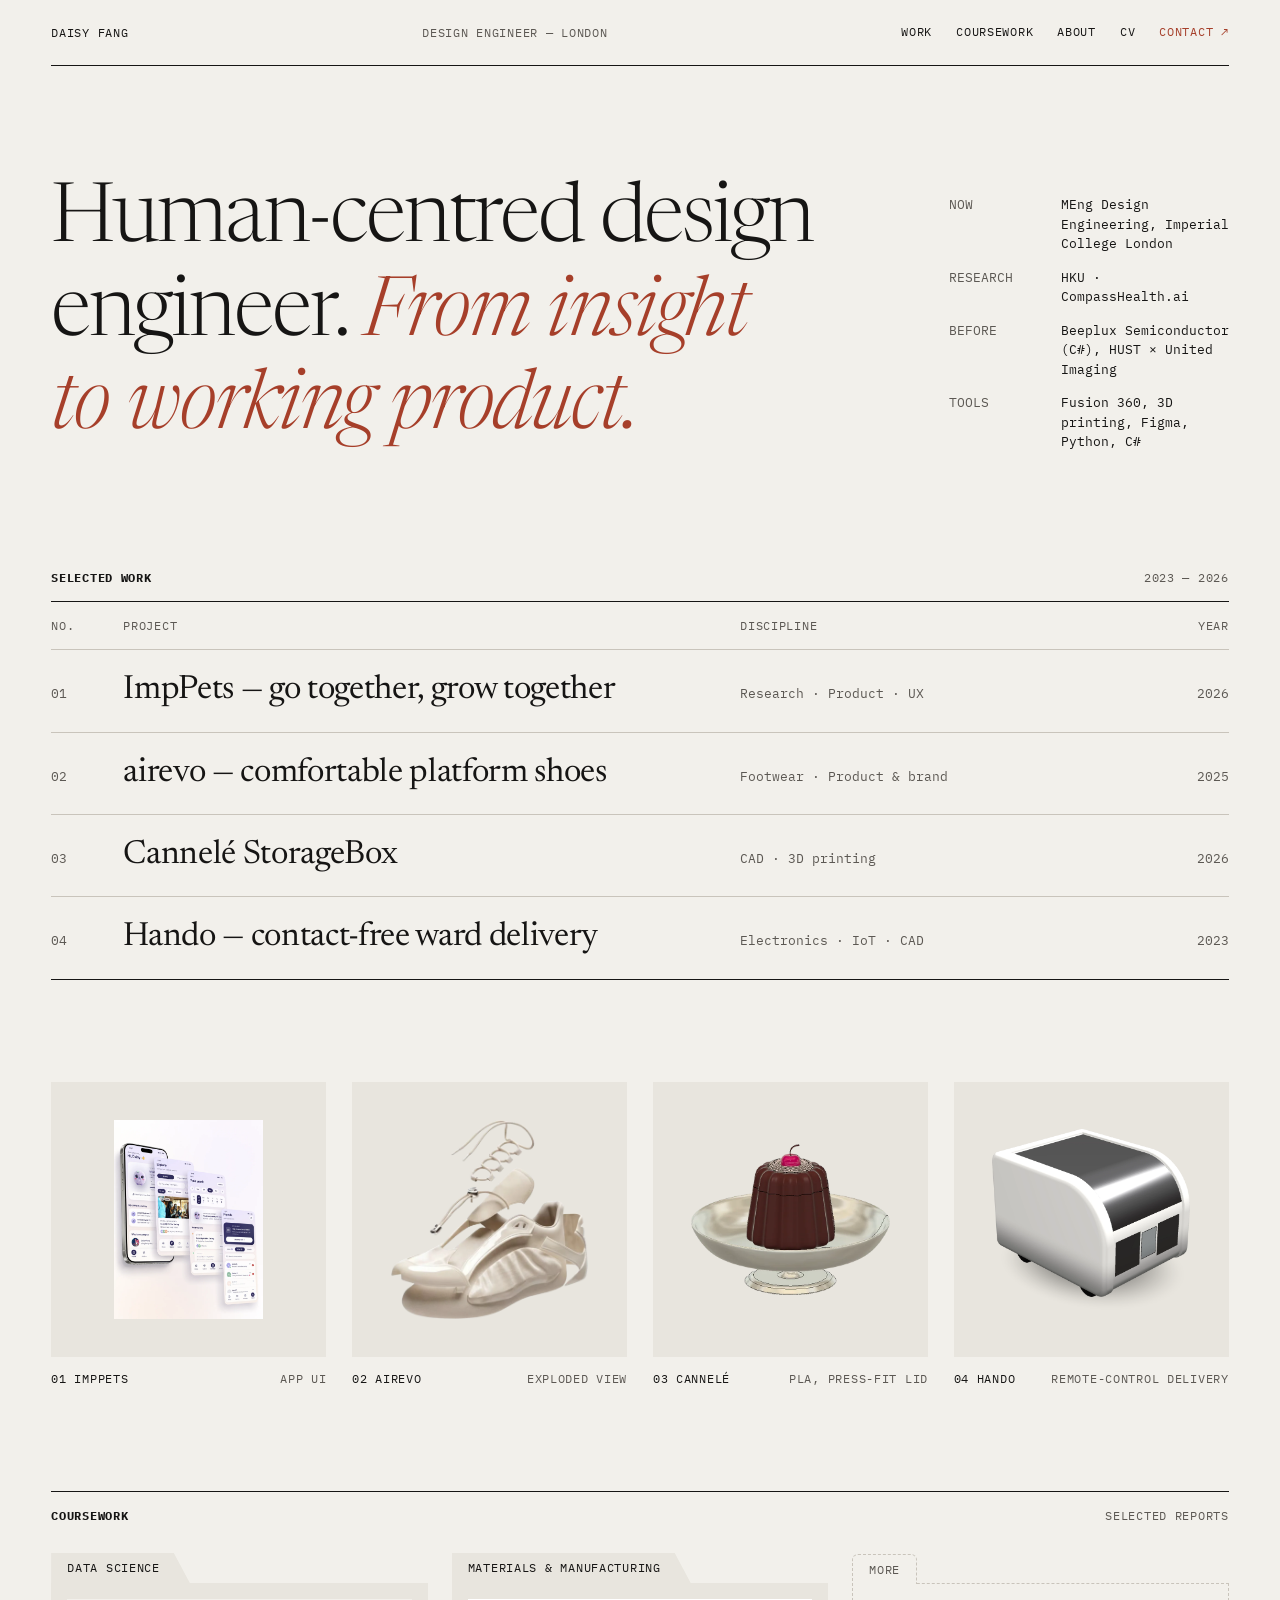
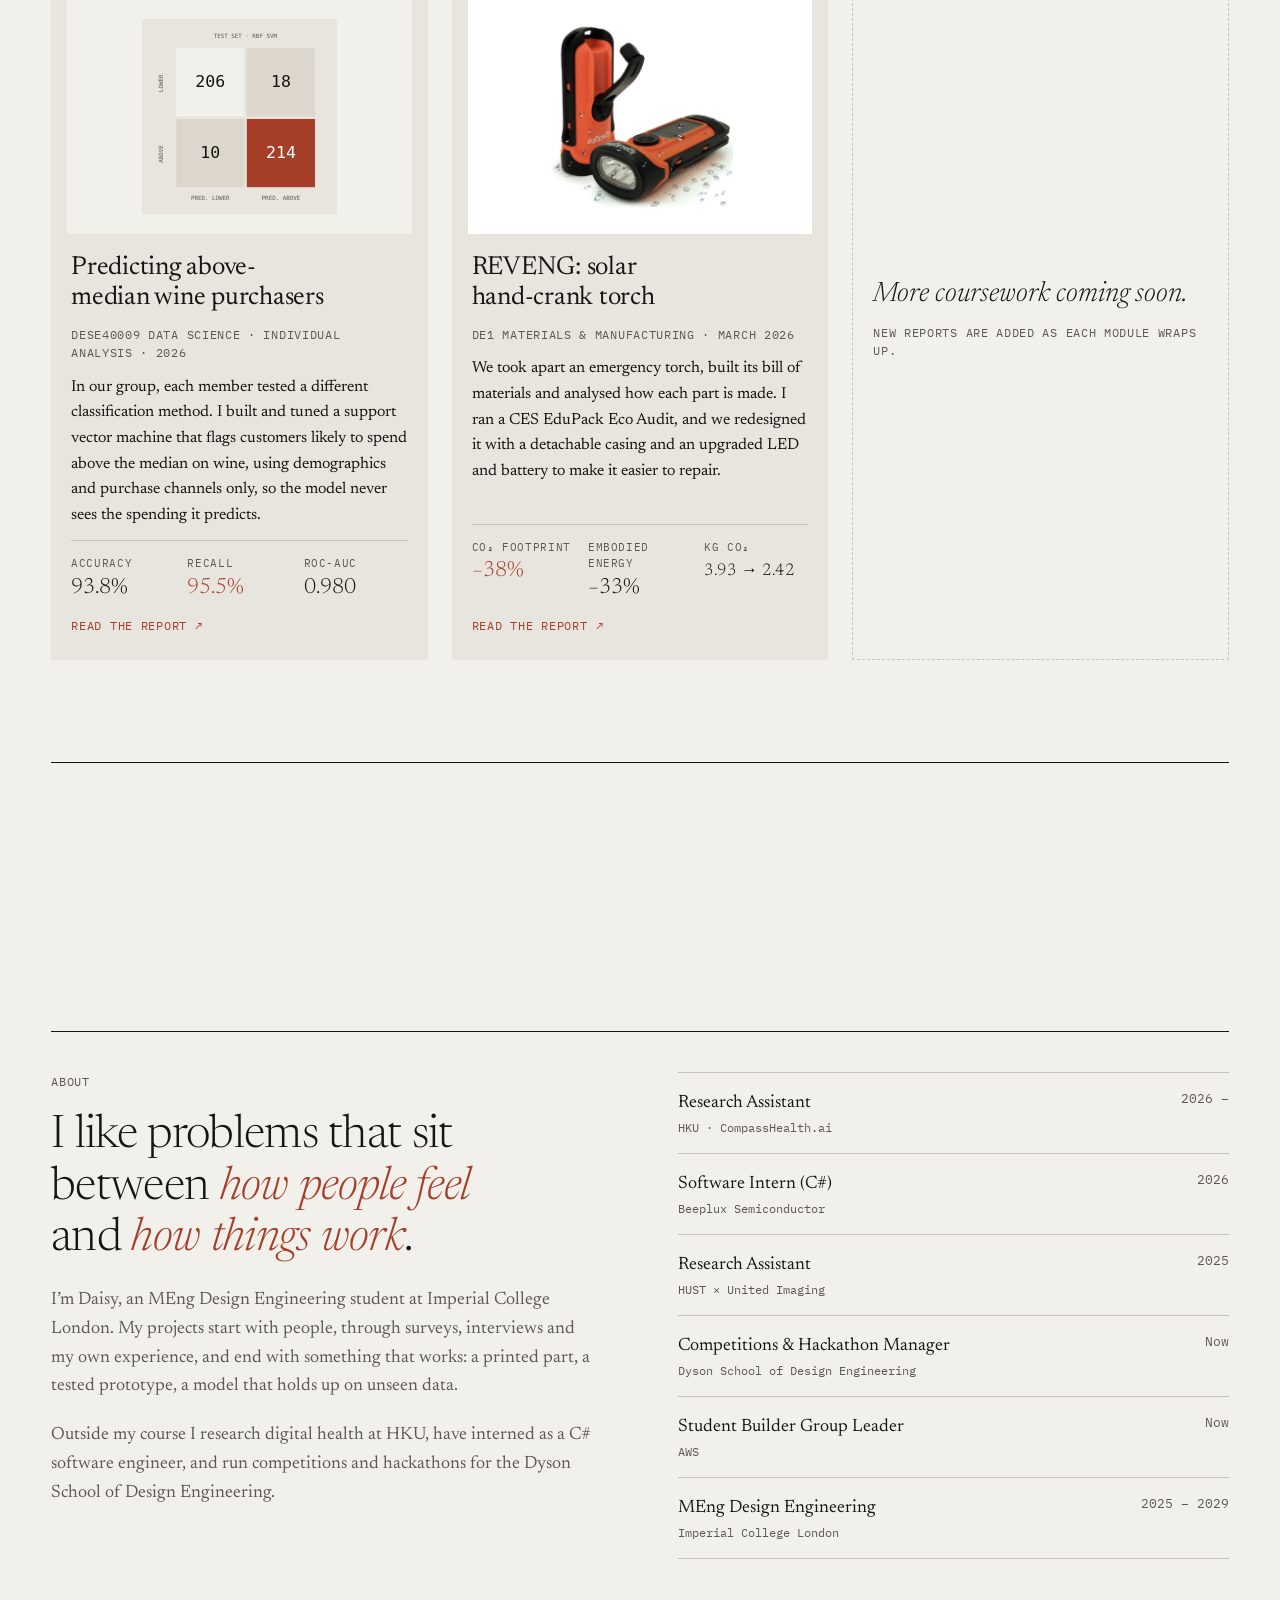
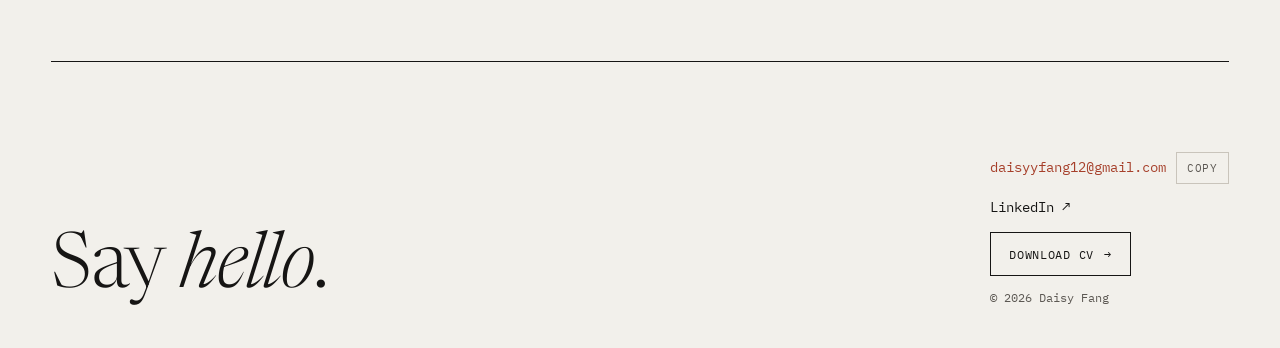
==== commit 607786d2: "Mobile-friendly UI" ====
--- a/index.html
+++ b/index.html
@@ -10,7 +10,8 @@
   <script>document.documentElement.classList.add('js');</script>
   <link rel="preconnect" href="https://fonts.googleapis.com">
   <link rel="preconnect" href="https://fonts.gstatic.com" crossorigin>
-  <link rel="stylesheet" href="https://fonts.googleapis.com/css2?family=Newsreader:ital,opsz,wght@0,6..72,300;0,6..72,400;0,6..72,500;1,6..72,300;1,6..72,400&family=IBM+Plex+Mono:wght@400;500&display=swap">
+  <link rel="stylesheet" href="https://fonts.googleapis.com/css2?family=Newsreader:ital,opsz,wght@0,6..72,300;0,6..72,400;0,6..72,500;1,6..72,300;1,6..72,400&family=IBM+Plex+Mono:wght@400;500&display=swap" media="print" onload="this.media='all'">
+  <noscript><link rel="stylesheet" href="https://fonts.googleapis.com/css2?family=Newsreader:ital,opsz,wght@0,6..72,300;0,6..72,400;0,6..72,500;1,6..72,300;1,6..72,400&family=IBM+Plex+Mono:wght@400;500&display=swap"></noscript>
   <link rel="stylesheet" href="css/style.css">
 </head>
 <body>
